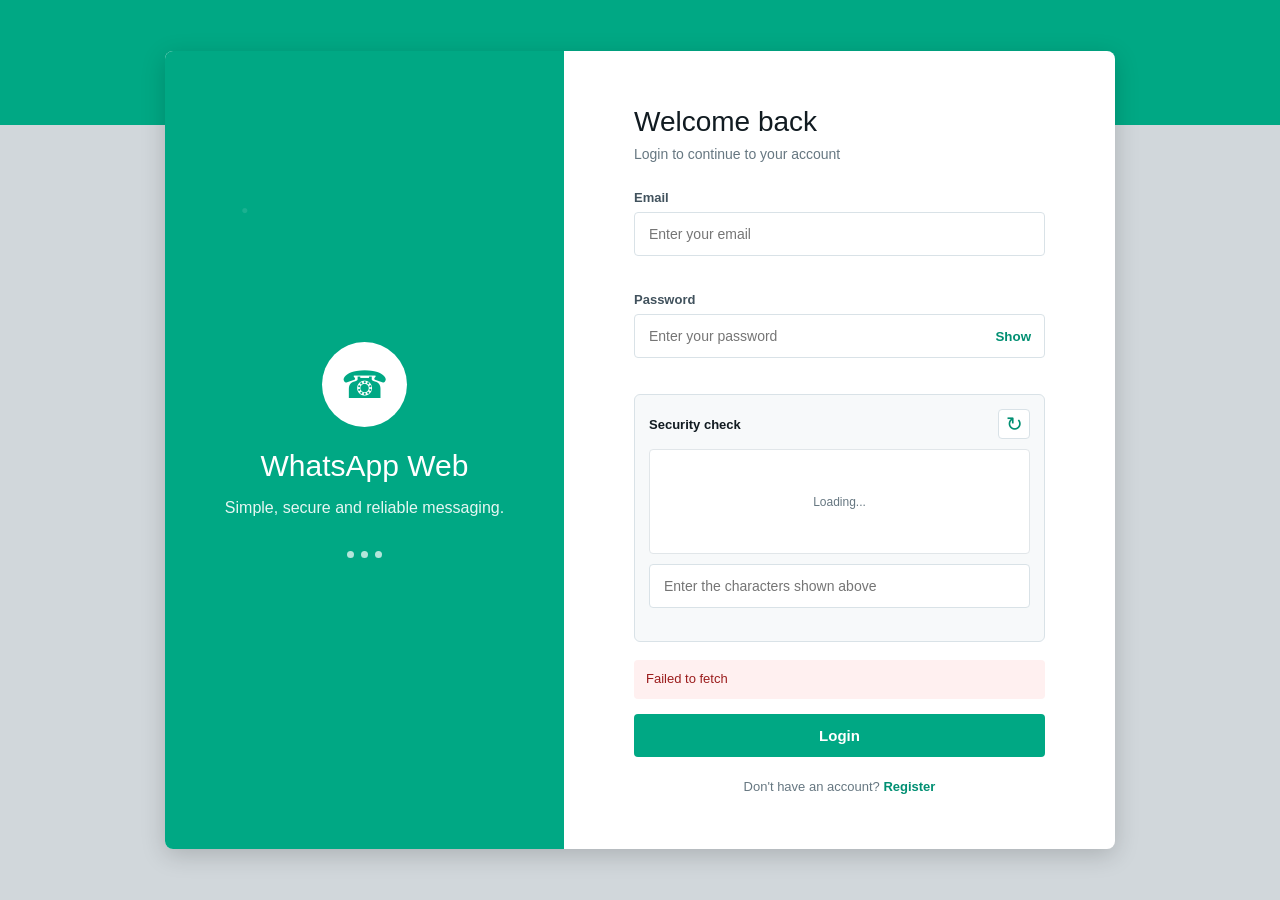
==== src/main/resources/templates/login.html @ af328ac7 "All Templates Added and Modified" ====
<!DOCTYPE html>
<html lang="en">
<head>

    <meta charset="UTF-8">

    <meta
            name="viewport"
            content="width=device-width, initial-scale=1.0"
    >

    <title>WhatsApp Web - Login</title>


    <!-- ======================================================
         CSS
         ====================================================== -->

    <style>

        * {
            box-sizing: border-box;
        }

        :root {
            --whatsapp-green: #00a884;
            --whatsapp-dark-green: #008f72;
            --whatsapp-dark: #111b21;
            --whatsapp-text: #3b4a54;
            --whatsapp-muted: #667781;
            --border: #d9e2e7;
            --background: #d1d7db;
            --danger: #d93025;
            --white: #ffffff;
        }

        html,
        body {
            margin: 0;
            min-height: 100%;
            font-family: "Segoe UI", Arial, Helvetica, sans-serif;
        }

        body {
            min-height: 100vh;
            background: var(--background);
        }


        /* ======================================================
           PAGE
           ====================================================== */

        .page {
            min-height: 100vh;

            display: flex;
            align-items: center;
            justify-content: center;

            padding: 30px 18px;

            background:
                    linear-gradient(
                            to bottom,
                            #00a884 0,
                            #00a884 125px,
                            #d1d7db 125px,
                            #d1d7db 100%
                    );
        }


        /* ======================================================
           MAIN CONTAINER
           ====================================================== */

        .auth-container {
            width: 950px;
            min-height: 610px;

            display: grid;
            grid-template-columns: 42% 58%;

            background: white;

            border-radius: 8px;

            overflow: hidden;

            box-shadow:
                    0 6px 24px rgba(0, 0, 0, 0.18);
        }


        /* ======================================================
           LEFT PANEL
           ====================================================== */

        .brand-panel {
            display: flex;
            flex-direction: column;

            align-items: center;
            justify-content: center;

            text-align: center;

            padding: 50px;

            color: white;

            background:
                    radial-gradient(
                            circle at 20% 20%,
                            rgba(255,255,255,.10) 0 2px,
                            transparent 3px
                    ),
                    #00a884;
        }


        .whatsapp-logo {
            width: 85px;
            height: 85px;

            border-radius: 50%;

            display: flex;
            align-items: center;
            justify-content: center;

            background: white;

            color: var(--whatsapp-green);

            font-size: 38px;

            margin-bottom: 22px;
        }


        .brand-panel h1 {
            margin: 0 0 12px;

            font-size: 30px;

            font-weight: 400;
        }


        .brand-panel p {
            margin: 0;

            max-width: 280px;

            line-height: 1.6;

            color: rgba(255,255,255,.9);
        }


        .dots {
            display: flex;

            gap: 7px;

            margin-top: 30px;
        }


        .dots span {
            width: 7px;
            height: 7px;

            border-radius: 50%;

            background: rgba(255,255,255,.7);
        }


        /* ======================================================
           LOGIN PANEL
           ====================================================== */

        .login-panel {
            padding: 55px 70px;

            display: flex;
            flex-direction: column;

            justify-content: center;
        }


        .mobile-brand {
            display: none;
        }


        /* ======================================================
           HEADING
           ====================================================== */

        .heading {
            margin-bottom: 28px;
        }


        .heading h2 {
            margin: 0 0 8px;

            color: var(--whatsapp-dark);

            font-size: 28px;

            font-weight: 400;
        }


        .heading p {
            margin: 0;

            color: var(--whatsapp-muted);

            font-size: 14px;
        }


        /* ======================================================
           FORM
           ====================================================== */

        .form-group {
            margin-bottom: 17px;
        }


        .form-group label {
            display: block;

            margin-bottom: 7px;

            color: #41525d;

            font-size: 13px;

            font-weight: 600;
        }


        .form-group input,
        .captcha-container input {
            width: 100%;

            padding: 13px 14px;

            border: 1px solid var(--border);

            border-radius: 4px;

            outline: none;

            color: var(--whatsapp-dark);

            font-size: 14px;

            transition:
                    border-color .15s,
                    box-shadow .15s;
        }


        .form-group input:focus,
        .captcha-container input:focus {
            border-color: var(--whatsapp-green);

            box-shadow:
                    0 0 0 2px rgba(0,168,132,.10);
        }


        /* ======================================================
           PASSWORD
           ====================================================== */

        .password-container {
            position: relative;
        }


        .password-container input {
            padding-right: 65px;
        }


        .password-container button {
            position: absolute;

            right: 8px;
            top: 50%;

            transform: translateY(-50%);

            border: none;

            background: transparent;

            color: var(--whatsapp-dark-green);

            cursor: pointer;

            font-weight: 600;
        }


        /* ======================================================
           ERROR
           ====================================================== */

        .form-group small,
        .captcha-container small {
            display: block;

            min-height: 15px;

            margin-top: 4px;

            color: var(--danger);

            font-size: 11px;
        }


        /* ======================================================
           CAPTCHA
           ====================================================== */

        .captcha-container {
            padding: 14px;

            margin: 5px 0 18px;

            border: 1px solid var(--border);

            border-radius: 6px;

            background: #f7f9fa;
        }


        .captcha-header {
            display: flex;

            justify-content: space-between;

            align-items: center;

            margin-bottom: 10px;

            color: var(--whatsapp-dark);

            font-size: 13px;

            font-weight: 600;
        }


        #refreshCaptcha {
            width: 32px;
            height: 30px;

            border: 1px solid var(--border);

            border-radius: 4px;

            background: white;

            color: var(--whatsapp-dark-green);

            font-size: 20px;

            cursor: pointer;
        }


        #refreshCaptcha:hover {
            background: #eef8f5;
        }


        .captcha-image-container {
            position: relative;

            min-height: 105px;

            margin-bottom: 10px;

            display: flex;

            align-items: center;
            justify-content: center;

            overflow: hidden;

            border: 1px solid #e1e6e9;

            border-radius: 4px;

            background: white;
        }


        .captcha-image-container img {
            max-width: 100%;

            height: 105px;

            object-fit: contain;
        }


        #captchaLoading {
            position: absolute;

            color: var(--whatsapp-muted);

            font-size: 12px;
        }


        /* ======================================================
           MESSAGE
           ====================================================== */

        .message {
            display: none;

            margin-bottom: 15px;

            padding: 10px 12px;

            border-radius: 4px;

            font-size: 13px;

            line-height: 1.4;
        }


        .message-success {
            display: block;

            color: #075e54;

            background: #e7f8f4;
        }


        .message-error {
            display: block;

            color: #9b1c1c;

            background: #fff0f0;
        }


        /* ======================================================
           BUTTON
           ====================================================== */

        .login-button {
            width: 100%;

            padding: 13px 16px;

            border: none;

            border-radius: 4px;

            background: var(--whatsapp-green);

            color: white;

            font-size: 15px;

            font-weight: 600;

            cursor: pointer;
        }


        .login-button:hover {
            background: var(--whatsapp-dark-green);
        }


        .login-button:disabled {
            opacity: .7;

            cursor: not-allowed;
        }


        /* ======================================================
           SPINNER
           ====================================================== */

        .spinner {
            display: none;

            width: 16px;
            height: 16px;

            margin-left: 7px;

            vertical-align: -3px;

            border: 2px solid rgba(255,255,255,.45);

            border-top-color: white;

            border-radius: 50%;

            animation: spin .7s linear infinite;
        }


        .login-button.loading .spinner {
            display: inline-block;
        }


        @keyframes spin {

            to {
                transform: rotate(360deg);
            }

        }


        /* ======================================================
           REGISTER LINK
           ====================================================== */

        .switch-account {
            margin-top: 22px;

            text-align: center;

            color: var(--whatsapp-muted);

            font-size: 13px;
        }


        .switch-account a {
            color: var(--whatsapp-dark-green);

            font-weight: 600;

            text-decoration: none;
        }


        .switch-account a:hover {
            text-decoration: underline;
        }


        /* ======================================================
           MOBILE
           ====================================================== */

        @media (max-width: 760px) {

            .page {
                padding: 0;

                background: #f0f2f5;

                align-items: stretch;
            }


            .auth-container {
                width: 100%;

                min-height: 100vh;

                display: block;

                border-radius: 0;

                box-shadow: none;
            }


            .brand-panel {
                display: none;
            }


            .login-panel {
                min-height: 100vh;

                padding: 35px 24px;

                justify-content: flex-start;
            }


            .mobile-brand {
                display: flex;

                align-items: center;
                justify-content: center;

                gap: 10px;

                margin-bottom: 40px;

                color: var(--whatsapp-dark);

                font-size: 22px;
            }


            .mobile-logo {
                width: 42px;
                height: 42px;

                display: flex;

                align-items: center;
                justify-content: center;

                border-radius: 50%;

                background: var(--whatsapp-green);

                color: white;

                font-size: 20px;
            }

        }

    </style>

</head>


<body>

<div class="page">

    <div class="auth-container">


        <!-- ==================================================
             LEFT WHATSAPP PANEL
             ================================================== -->

        <section class="brand-panel">

            <div class="whatsapp-logo">
                <span>☎</span>
            </div>

            <h1>
                WhatsApp Web
            </h1>

            <p>
                Simple, secure and reliable messaging.
            </p>

            <div class="dots">

                <span></span>
                <span></span>
                <span></span>

            </div>

        </section>


        <!-- ==================================================
             LOGIN PANEL
             ================================================== -->

        <section class="login-panel">


            <div class="mobile-brand">

                <div class="mobile-logo">
                    ☎
                </div>

                <span>
                    WhatsApp
                </span>

            </div>


            <div class="heading">

                <h2>
                    Welcome back
                </h2>

                <p>
                    Login to continue to your account
                </p>

            </div>


            <!-- ==================================================
                 LOGIN FORM
                 ================================================== -->

            <form id="loginForm">


                <!-- EMAIL -->

                <div class="form-group">

                    <label for="email">
                        Email
                    </label>

                    <input
                            type="email"
                            id="email"
                            placeholder="Enter your email"
                            autocomplete="email"
                            required
                    >

                    <small id="emailError"></small>

                </div>


                <!-- PASSWORD -->

                <div class="form-group">

                    <label for="password">
                        Password
                    </label>

                    <div class="password-container">

                        <input
                                type="password"
                                id="password"
                                placeholder="Enter your password"
                                autocomplete="current-password"
                                required
                        >

                        <button
                                type="button"
                                id="togglePassword"
                        >
                            Show
                        </button>

                    </div>

                    <small id="passwordError"></small>

                </div>


                <!-- CAPTCHA -->

                <div class="captcha-container">

                    <div class="captcha-header">

                        <span>
                            Security check
                        </span>

                        <button
                                type="button"
                                id="refreshCaptcha"
                        >
                            ↻
                        </button>

                    </div>


                    <div class="captcha-image-container">

                        <img
                                id="captchaImage"
                                alt="CAPTCHA"
                        >

                        <span id="captchaLoading">
                            Loading...
                        </span>

                    </div>


                    <input
                            type="text"
                            id="captchaAnswer"
                            placeholder="Enter the characters shown above"
                            autocomplete="off"
                            required
                    >


                    <input
                            type="hidden"
                            id="captchaId"
                    >


                    <small id="captchaError"></small>

                </div>


                <!-- MESSAGE -->

                <div
                        id="message"
                        class="message"
                ></div>


                <!-- LOGIN BUTTON -->

                <button
                        type="submit"
                        id="loginButton"
                        class="login-button"
                >

                    <span id="buttonText">
                        Login
                    </span>

                    <span
                            id="spinner"
                            class="spinner"
                    ></span>

                </button>

            </form>


            <!-- REGISTER -->

            <div class="switch-account">

                Don't have an account?

                <a href="register.html">
                    Register
                </a>

            </div>


        </section>

    </div>

</div>


<!-- ==========================================================
     JAVASCRIPT
     ========================================================== -->

<script>

    const API_BASE_URL =
        "http://localhost:8080";


    // ======================================================
    // ELEMENTS
    // ======================================================

    const loginForm =
        document.getElementById("loginForm");

    const emailInput =
        document.getElementById("email");

    const passwordInput =
        document.getElementById("password");

    const captchaImage =
        document.getElementById("captchaImage");

    const captchaAnswerInput =
        document.getElementById("captchaAnswer");

    const captchaIdInput =
        document.getElementById("captchaId");

    const refreshCaptchaButton =
        document.getElementById("refreshCaptcha");

    const togglePasswordButton =
        document.getElementById("togglePassword");

    const loginButton =
        document.getElementById("loginButton");

    const buttonText =
        document.getElementById("buttonText");

    const spinner =
        document.getElementById("spinner");

    const message =
        document.getElementById("message");

    const captchaLoading =
        document.getElementById("captchaLoading");


    // ======================================================
    // CAPTCHA ID
    // ======================================================

    let captchaId = null;


    // ======================================================
    // PAGE LOAD
    // ======================================================

    document.addEventListener(
        "DOMContentLoaded",
        () => {

            generateCaptcha();

        }
    );


    // ======================================================
    // PASSWORD SHOW / HIDE
    // ======================================================

    togglePasswordButton.addEventListener(
        "click",
        () => {

            if (passwordInput.type === "password") {

                passwordInput.type = "text";

                togglePasswordButton.textContent =
                    "Hide";

            } else {

                passwordInput.type = "password";

                togglePasswordButton.textContent =
                    "Show";

            }

        }
    );


    // ======================================================
    // GENERATE CAPTCHA
    // ======================================================

    async function generateCaptcha() {

        try {

            captchaLoading.style.display =
                "block";

            captchaImage.style.display =
                "none";


            const response =
                await fetch(
                    `${API_BASE_URL}/generateImageCaptcha`,
                    {
                        method: "GET"
                    }
                );


            if (!response.ok) {

                throw new Error(
                    "Unable to generate CAPTCHA."
                );

            }


            const data =
                await response.json();


            console.log(
                "CAPTCHA Response:",
                data
            );


            captchaId =
                data.captchaId;


            captchaIdInput.value =
                captchaId;


            captchaImage.src =
                data.captchaImage;


            captchaImage.onload =
                () => {

                    captchaLoading.style.display =
                        "none";

                    captchaImage.style.display =
                        "block";

                };


            captchaAnswerInput.value =
                "";


        } catch (error) {

            console.error(
                "CAPTCHA Error:",
                error
            );


            showMessage(
                error.message,
                false
            );

        }

    }


    // ======================================================
    // REFRESH CAPTCHA
    // ======================================================

    refreshCaptchaButton.addEventListener(
        "click",
        () => {

            generateCaptcha();

        }
    );


    // ======================================================
    // LOGIN
    // ======================================================

    loginForm.addEventListener(
        "submit",
        async (event) => {

            event.preventDefault();


            // ----------------------------------------------
            // CLEAR PREVIOUS ERRORS
            // ----------------------------------------------

            clearErrors();


            const email =
                emailInput.value.trim();

            const password =
                passwordInput.value;

            const captchaAnswer =
                captchaAnswerInput.value.trim();


            // ----------------------------------------------
            // VALIDATION
            // ----------------------------------------------

            if (!email) {

                showFieldError(
                    "emailError",
                    "Please enter your email."
                );

                return;

            }


            if (!password) {

                showFieldError(
                    "passwordError",
                    "Please enter your password."
                );

                return;

            }


            if (!captchaAnswer) {

                showFieldError(
                    "captchaError",
                    "Please enter the CAPTCHA."
                );

                return;

            }


            if (!captchaId) {

                showMessage(
                    "CAPTCHA is not available. Please refresh the CAPTCHA.",
                    false
                );

                return;

            }


            // ----------------------------------------------
            // START LOADING
            // ----------------------------------------------

            setLoading(true);


            try {


                // ==========================================
                // LOGIN REQUEST
                // ==========================================

                const response =
                    await fetch(
                        `${API_BASE_URL}/auth/login`,
                        {
                            method: "POST",

                            headers: {
                                "Content-Type":
                                    "application/json"
                            },

                            body: JSON.stringify({

                                email:
                                email,

                                password:
                                password,

                                captchaId:
                                captchaId,

                                captchaAnswer:
                                captchaAnswer

                            })

                        }
                    );


                const responseText =
                    await response.text();


                console.log(
                    "Login HTTP Status:",
                    response.status
                );


                console.log(
                    "Login Response:",
                    responseText
                );


                // ==========================================
                // LOGIN FAILED
                // ==========================================

                if (!response.ok) {

                    let errorMessage =
                        "Login failed.";


                    try {

                        const errorData =
                            JSON.parse(
                                responseText
                            );


                        errorMessage =
                            errorData.message ||
                            errorMessage;


                    } catch {

                        if (responseText) {

                            errorMessage =
                                responseText;

                        }

                    }


                    throw new Error(
                        errorMessage
                    );

                }


                // ==========================================
                // LOGIN SUCCESS
                // ==========================================

                const data =
                    JSON.parse(
                        responseText
                    );


                console.log(
                    "Login Successful:",
                    data
                );


                // ==========================================
                // SAVE TOKENS
                // ==========================================

                localStorage.setItem(
                    "accessToken",
                    data.accessToken
                );


                localStorage.setItem(
                    "refreshToken",
                    data.refreshToken
                );


                // ==========================================
                // SAVE USER INFORMATION
                // ==========================================

                localStorage.setItem(
                    "userId",
                    data.userId
                );


                localStorage.setItem(
                    "userName",
                    data.name
                );


                localStorage.setItem(
                    "userEmail",
                    data.email
                );


                localStorage.setItem(
                    "userContact",
                    data.contact
                );


                localStorage.setItem(
                    "userRole",
                    data.role
                );


                localStorage.setItem(
                    "userStatus",
                    data.userStatus
                );


                // ==========================================
                // SUCCESS MESSAGE
                // ==========================================

                showMessage(
                    data.message ||
                    "Login Successful",
                    true
                );


                // ==========================================
                // REDIRECT
                // ==========================================

                setTimeout(
                    () => {

                        window.location.href =
                            "/templates/groupchat.html";

                    },
                    500
                );


            } catch (error) {

                console.error(
                    "Login Error:",
                    error
                );


                showMessage(
                    error.message ||
                    "Login failed.",
                    false
                );


                // CAPTCHA is single-use,
                // so generate a new one.

                await generateCaptcha();


            } finally {

                setLoading(false);

            }

        }
    );


    // ======================================================
    // LOADING
    // ======================================================

    function setLoading(
        loading
    ) {

        loginButton.disabled =
            loading;


        if (loading) {

            buttonText.textContent =
                "Logging in...";


            spinner.style.display =
                "inline-block";


        } else {

            buttonText.textContent =
                "Login";


            spinner.style.display =
                "none";

        }

    }


    // ======================================================
    // FIELD ERROR
    // ======================================================

    function showFieldError(
        elementId,
        text
    ) {

        const element =
            document.getElementById(
                elementId
            );


        if (element) {

            element.textContent =
                text;

        }

    }


    // ======================================================
    // CLEAR ERRORS
    // ======================================================

    function clearErrors() {

        document.getElementById(
            "emailError"
        ).textContent = "";


        document.getElementById(
            "passwordError"
        ).textContent = "";


        document.getElementById(
            "captchaError"
        ).textContent = "";


        message.textContent = "";

        message.className = "message";

    }


    // ======================================================
    // MESSAGE
    // ======================================================

    function showMessage(
        text,
        success
    ) {

        message.textContent =
            text;


        message.className =
            "message";


        if (success) {

            message.classList.add(
                "message-success"
            );

        } else {

            message.classList.add(
                "message-error"
            );

        }

    }

</script>

</body>
</html>
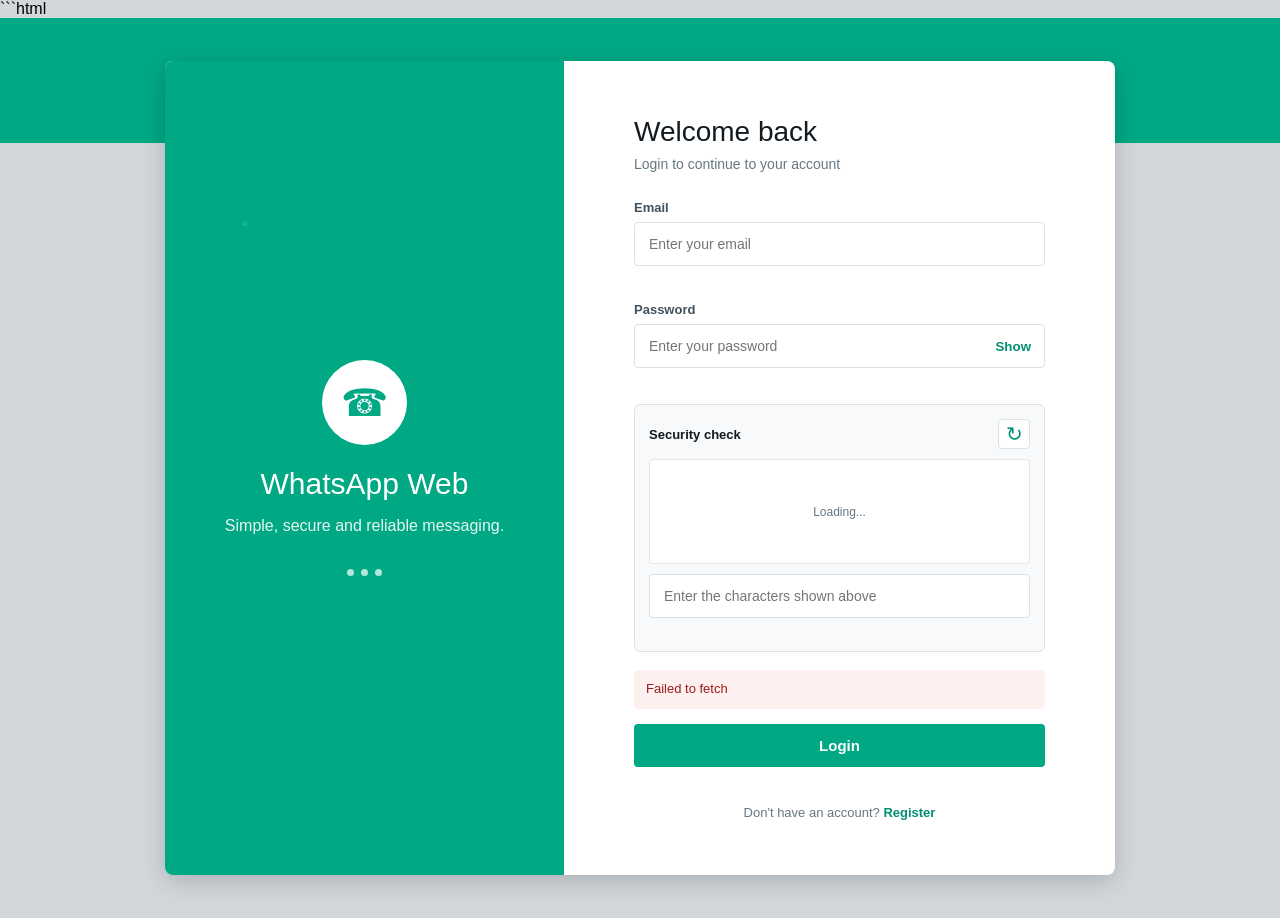
==== commit c0d06933: "Login.html Modified" ====
--- a/src/main/resources/templates/login.html
+++ b/src/main/resources/templates/login.html
@@ -1,27 +1,17 @@
+```html
 <!DOCTYPE html>
 <html lang="en">
 <head>
-
     <meta charset="UTF-8">
-
-    <meta
-            name="viewport"
-            content="width=device-width, initial-scale=1.0"
-    >
-
+    <meta name="viewport" content="width=device-width, initial-scale=1.0">
     <title>WhatsApp Web - Login</title>
-
-
     <!-- ======================================================
          CSS
          ====================================================== -->
-
     <style>
-
         * {
             box-sizing: border-box;
         }
-
         :root {
             --whatsapp-green: #00a884;
             --whatsapp-dark-green: #008f72;
@@ -33,33 +23,25 @@
             --danger: #d93025;
             --white: #ffffff;
         }
-
         html,
         body {
             margin: 0;
             min-height: 100%;
             font-family: "Segoe UI", Arial, Helvetica, sans-serif;
         }
-
         body {
             min-height: 100vh;
             background: var(--background);
         }
-
-
         /* ======================================================
            PAGE
            ====================================================== */
-
         .page {
             min-height: 100vh;
-
             display: flex;
             align-items: center;
             justify-content: center;
-
             padding: 30px 18px;
-
             background:
                     linear-gradient(
                             to bottom,
@@ -69,47 +51,31 @@
                             #d1d7db 100%
                     );
         }
-
-
         /* ======================================================
            MAIN CONTAINER
            ====================================================== */
-
         .auth-container {
             width: 950px;
             min-height: 610px;
-
             display: grid;
             grid-template-columns: 42% 58%;
-
             background: white;
-
             border-radius: 8px;
-
             overflow: hidden;
-
             box-shadow:
                     0 6px 24px rgba(0, 0, 0, 0.18);
         }
-
-
         /* ======================================================
            LEFT PANEL
            ====================================================== */
-
         .brand-panel {
             display: flex;
             flex-direction: column;
-
             align-items: center;
             justify-content: center;
-
             text-align: center;
-
             padding: 50px;
-
             color: white;
-
             background:
                     radial-gradient(
                             circle at 20% 20%,
@@ -118,625 +84,365 @@
                     ),
                     #00a884;
         }
-
-
         .whatsapp-logo {
             width: 85px;
             height: 85px;
-
             border-radius: 50%;
-
             display: flex;
             align-items: center;
             justify-content: center;
-
             background: white;
-
             color: var(--whatsapp-green);
-
             font-size: 38px;
-
             margin-bottom: 22px;
         }
-
-
         .brand-panel h1 {
             margin: 0 0 12px;
-
             font-size: 30px;
-
             font-weight: 400;
         }
-
-
         .brand-panel p {
             margin: 0;
-
             max-width: 280px;
-
             line-height: 1.6;
-
             color: rgba(255,255,255,.9);
         }
-
-
         .dots {
             display: flex;
-
             gap: 7px;
-
             margin-top: 30px;
         }
-
-
         .dots span {
             width: 7px;
             height: 7px;
-
             border-radius: 50%;
-
             background: rgba(255,255,255,.7);
         }
-
-
         /* ======================================================
            LOGIN PANEL
            ====================================================== */
-
         .login-panel {
             padding: 55px 70px;
-
             display: flex;
             flex-direction: column;
-
             justify-content: center;
         }
-
-
         .mobile-brand {
             display: none;
         }
-
-
         /* ======================================================
            HEADING
            ====================================================== */
-
         .heading {
             margin-bottom: 28px;
         }
-
-
         .heading h2 {
             margin: 0 0 8px;
-
             color: var(--whatsapp-dark);
-
             font-size: 28px;
-
             font-weight: 400;
         }
-
-
         .heading p {
             margin: 0;
-
             color: var(--whatsapp-muted);
-
             font-size: 14px;
         }
-
-
         /* ======================================================
            FORM
            ====================================================== */
-
         .form-group {
             margin-bottom: 17px;
         }
-
-
         .form-group label {
             display: block;
-
             margin-bottom: 7px;
-
             color: #41525d;
-
             font-size: 13px;
-
             font-weight: 600;
         }
-
-
         .form-group input,
         .captcha-container input {
             width: 100%;
-
             padding: 13px 14px;
-
             border: 1px solid var(--border);
-
             border-radius: 4px;
-
             outline: none;
-
             color: var(--whatsapp-dark);
-
             font-size: 14px;
-
             transition:
                     border-color .15s,
                     box-shadow .15s;
         }
-
-
         .form-group input:focus,
         .captcha-container input:focus {
             border-color: var(--whatsapp-green);
-
             box-shadow:
                     0 0 0 2px rgba(0,168,132,.10);
         }
-
-
         /* ======================================================
            PASSWORD
            ====================================================== */
-
         .password-container {
             position: relative;
         }
-
-
         .password-container input {
             padding-right: 65px;
         }
-
-
         .password-container button {
             position: absolute;
-
             right: 8px;
             top: 50%;
-
             transform: translateY(-50%);
-
             border: none;
-
             background: transparent;
-
             color: var(--whatsapp-dark-green);
-
             cursor: pointer;
-
             font-weight: 600;
         }
-
-
         /* ======================================================
            ERROR
            ====================================================== */
-
         .form-group small,
         .captcha-container small {
             display: block;
-
             min-height: 15px;
-
             margin-top: 4px;
-
             color: var(--danger);
-
             font-size: 11px;
         }
-
-
         /* ======================================================
            CAPTCHA
            ====================================================== */
-
         .captcha-container {
             padding: 14px;
-
             margin: 5px 0 18px;
-
             border: 1px solid var(--border);
-
             border-radius: 6px;
-
             background: #f7f9fa;
         }
-
-
         .captcha-header {
             display: flex;
-
             justify-content: space-between;
-
             align-items: center;
-
             margin-bottom: 10px;
-
             color: var(--whatsapp-dark);
-
             font-size: 13px;
-
             font-weight: 600;
         }
-
-
         #refreshCaptcha {
             width: 32px;
             height: 30px;
-
             border: 1px solid var(--border);
-
             border-radius: 4px;
-
             background: white;
-
             color: var(--whatsapp-dark-green);
-
             font-size: 20px;
-
             cursor: pointer;
         }
-
-
         #refreshCaptcha:hover {
             background: #eef8f5;
         }
-
-
         .captcha-image-container {
             position: relative;
-
             min-height: 105px;
-
             margin-bottom: 10px;
-
             display: flex;
-
             align-items: center;
             justify-content: center;
-
             overflow: hidden;
-
             border: 1px solid #e1e6e9;
-
             border-radius: 4px;
-
             background: white;
         }
-
-
         .captcha-image-container img {
             max-width: 100%;
-
             height: 105px;
-
             object-fit: contain;
         }
-
-
         #captchaLoading {
             position: absolute;
-
             color: var(--whatsapp-muted);
-
             font-size: 12px;
         }
-
-
         /* ======================================================
            MESSAGE
            ====================================================== */
-
         .message {
             display: none;
-
             margin-bottom: 15px;
-
             padding: 10px 12px;
-
             border-radius: 4px;
-
             font-size: 13px;
-
             line-height: 1.4;
         }
-
-
         .message-success {
             display: block;
-
             color: #075e54;
-
             background: #e7f8f4;
         }
-
-
         .message-error {
             display: block;
-
             color: #9b1c1c;
-
             background: #fff0f0;
         }
-
-
         /* ======================================================
            BUTTON
            ====================================================== */
-
         .login-button {
             width: 100%;
-
             padding: 13px 16px;
-
             border: none;
-
             border-radius: 4px;
-
             background: var(--whatsapp-green);
-
             color: white;
-
             font-size: 15px;
-
             font-weight: 600;
-
             cursor: pointer;
         }
-
-
         .login-button:hover {
             background: var(--whatsapp-dark-green);
         }
-
-
         .login-button:disabled {
             opacity: .7;
-
             cursor: not-allowed;
         }
-
-
         /* ======================================================
            SPINNER
            ====================================================== */
-
         .spinner {
             display: none;
-
             width: 16px;
             height: 16px;
-
             margin-left: 7px;
-
             vertical-align: -3px;
-
             border: 2px solid rgba(255,255,255,.45);
-
             border-top-color: white;
-
             border-radius: 50%;
-
             animation: spin .7s linear infinite;
         }
-
-
         .login-button.loading .spinner {
             display: inline-block;
         }
-
-
         @keyframes spin {
-
             to {
                 transform: rotate(360deg);
             }
-
-        }
-
-
+        }
         /* ======================================================
            REGISTER LINK
            ====================================================== */
-
         .switch-account {
             margin-top: 22px;
-
             text-align: center;
-
             color: var(--whatsapp-muted);
-
             font-size: 13px;
         }
-
-
         .switch-account a {
             color: var(--whatsapp-dark-green);
-
             font-weight: 600;
-
             text-decoration: none;
         }
-
-
         .switch-account a:hover {
             text-decoration: underline;
         }
-
-
         /* ======================================================
            MOBILE
            ====================================================== */
-
         @media (max-width: 760px) {
-
             .page {
                 padding: 0;
-
                 background: #f0f2f5;
-
                 align-items: stretch;
             }
-
-
             .auth-container {
                 width: 100%;
-
                 min-height: 100vh;
-
                 display: block;
-
                 border-radius: 0;
-
                 box-shadow: none;
             }
-
-
             .brand-panel {
                 display: none;
             }
-
-
             .login-panel {
                 min-height: 100vh;
-
                 padding: 35px 24px;
-
                 justify-content: flex-start;
             }
-
-
             .mobile-brand {
                 display: flex;
-
                 align-items: center;
                 justify-content: center;
-
                 gap: 10px;
-
                 margin-bottom: 40px;
-
                 color: var(--whatsapp-dark);
-
                 font-size: 22px;
             }
-
-
             .mobile-logo {
                 width: 42px;
                 height: 42px;
-
                 display: flex;
-
                 align-items: center;
                 justify-content: center;
-
                 border-radius: 50%;
-
                 background: var(--whatsapp-green);
-
                 color: white;
-
                 font-size: 20px;
             }
-
-        }
-
+        }
     </style>
-
 </head>
-
-
 <body>
-
 <div class="page">
-
     <div class="auth-container">
-
-
         <!-- ==================================================
              LEFT WHATSAPP PANEL
              ================================================== -->
-
         <section class="brand-panel">
-
             <div class="whatsapp-logo">
                 <span>☎</span>
             </div>
-
             <h1>
                 WhatsApp Web
             </h1>
-
             <p>
                 Simple, secure and reliable messaging.
             </p>
-
             <div class="dots">
-
                 <span></span>
                 <span></span>
                 <span></span>
-
             </div>
-
         </section>
-
-
         <!-- ==================================================
              LOGIN PANEL
              ================================================== -->
-
         <section class="login-panel">
-
-
             <div class="mobile-brand">
-
                 <div class="mobile-logo">
                     ☎
                 </div>
-
                 <span>
                     WhatsApp
                 </span>
-
             </div>
-
-
             <div class="heading">
-
                 <h2>
                     Welcome back
                 </h2>
-
                 <p>
                     Login to continue to your account
                 </p>
-
             </div>
-
-
             <!-- ==================================================
                  LOGIN FORM
                  ================================================== -->
-
             <form id="loginForm">
-
-
                 <!-- EMAIL -->
-
                 <div class="form-group">
-
                     <label for="email">
                         Email
                     </label>
-
                     <input
                             type="email"
                             id="email"
@@ -744,22 +450,14 @@
                             autocomplete="email"
                             required
                     >
-
                     <small id="emailError"></small>
-
                 </div>
-
-
                 <!-- PASSWORD -->
-
                 <div class="form-group">
-
                     <label for="password">
                         Password
                     </label>
-
                     <div class="password-container">
-
                         <input
                                 type="password"
                                 id="password"
@@ -767,55 +465,37 @@
                                 autocomplete="current-password"
                                 required
                         >
-
                         <button
                                 type="button"
                                 id="togglePassword"
                         >
                             Show
                         </button>
-
                     </div>
-
                     <small id="passwordError"></small>
-
                 </div>
-
-
                 <!-- CAPTCHA -->
-
                 <div class="captcha-container">
-
                     <div class="captcha-header">
-
                         <span>
                             Security check
                         </span>
-
                         <button
                                 type="button"
                                 id="refreshCaptcha"
                         >
                             ↻
                         </button>
-
                     </div>
-
-
                     <div class="captcha-image-container">
-
                         <img
                                 id="captchaImage"
                                 alt="CAPTCHA"
                         >
-
                         <span id="captchaLoading">
                             Loading...
                         </span>
-
                     </div>
-
-
                     <input
                             type="text"
                             id="captchaAnswer"
@@ -823,187 +503,116 @@
                             autocomplete="off"
                             required
                     >
-
-
                     <input
                             type="hidden"
                             id="captchaId"
                     >
-
-
                     <small id="captchaError"></small>
-
                 </div>
-
-
                 <!-- MESSAGE -->
-
                 <div
                         id="message"
                         class="message"
                 ></div>
-
-
                 <!-- LOGIN BUTTON -->
-
                 <button
                         type="submit"
                         id="loginButton"
                         class="login-button"
                 >
-
                     <span id="buttonText">
                         Login
                     </span>
-
                     <span
                             id="spinner"
                             class="spinner"
                     ></span>
-
                 </button>
-
             </form>
-
-
             <!-- REGISTER -->
-
             <div class="switch-account">
-
                 Don't have an account?
-
                 <a href="register.html">
                     Register
                 </a>
-
             </div>
-
-
         </section>
-
     </div>
-
 </div>
-
-
 <!-- ==========================================================
      JAVASCRIPT
      ========================================================== -->
-
 <script>
-
     const API_BASE_URL =
         "http://localhost:8080";
-
-
     // ======================================================
     // ELEMENTS
     // ======================================================
-
     const loginForm =
         document.getElementById("loginForm");
-
     const emailInput =
         document.getElementById("email");
-
     const passwordInput =
         document.getElementById("password");
-
     const captchaImage =
         document.getElementById("captchaImage");
-
     const captchaAnswerInput =
         document.getElementById("captchaAnswer");
-
     const captchaIdInput =
         document.getElementById("captchaId");
-
     const refreshCaptchaButton =
         document.getElementById("refreshCaptcha");
-
     const togglePasswordButton =
         document.getElementById("togglePassword");
-
     const loginButton =
         document.getElementById("loginButton");
-
     const buttonText =
         document.getElementById("buttonText");
-
     const spinner =
         document.getElementById("spinner");
-
     const message =
         document.getElementById("message");
-
     const captchaLoading =
         document.getElementById("captchaLoading");
-
-
     // ======================================================
     // CAPTCHA ID
     // ======================================================
-
     let captchaId = null;
-
-
     // ======================================================
     // PAGE LOAD
     // ======================================================
-
     document.addEventListener(
         "DOMContentLoaded",
         () => {
-
             generateCaptcha();
-
         }
     );
-
-
     // ======================================================
     // PASSWORD SHOW / HIDE
     // ======================================================
-
     togglePasswordButton.addEventListener(
         "click",
         () => {
-
             if (passwordInput.type === "password") {
-
                 passwordInput.type = "text";
-
                 togglePasswordButton.textContent =
                     "Hide";
-
             } else {
-
                 passwordInput.type = "password";
-
                 togglePasswordButton.textContent =
                     "Show";
-
-            }
-
+            }
         }
     );
-
-
     // ======================================================
     // GENERATE CAPTCHA
     // ======================================================
-
     async function generateCaptcha() {
-
         try {
-
             captchaLoading.style.display =
                 "block";
-
             captchaImage.style.display =
                 "none";
-
-
             const response =
                 await fetch(
                     `${API_BASE_URL}/generateImageCaptcha`,
@@ -1011,522 +620,322 @@
                         method: "GET"
                     }
                 );
-
-
             if (!response.ok) {
-
                 throw new Error(
                     "Unable to generate CAPTCHA."
                 );
-
-            }
-
-
+            }
             const data =
                 await response.json();
-
-
             console.log(
                 "CAPTCHA Response:",
                 data
             );
-
-
             captchaId =
                 data.captchaId;
-
-
             captchaIdInput.value =
                 captchaId;
-
-
             captchaImage.src =
                 data.captchaImage;
-
-
             captchaImage.onload =
                 () => {
-
                     captchaLoading.style.display =
                         "none";
-
                     captchaImage.style.display =
                         "block";
-
                 };
-
-
             captchaAnswerInput.value =
                 "";
-
-
         } catch (error) {
-
             console.error(
                 "CAPTCHA Error:",
                 error
             );
-
-
             showMessage(
                 error.message,
                 false
             );
-
-        }
-
+        }
     }
-
-
     // ======================================================
     // REFRESH CAPTCHA
     // ======================================================
-
     refreshCaptchaButton.addEventListener(
         "click",
         () => {
-
             generateCaptcha();
-
         }
     );
-
-
     // ======================================================
     // LOGIN
     // ======================================================
-
     loginForm.addEventListener(
         "submit",
         async (event) => {
-
             event.preventDefault();
-
-
             // ----------------------------------------------
             // CLEAR PREVIOUS ERRORS
             // ----------------------------------------------
-
             clearErrors();
-
-
             const email =
                 emailInput.value.trim();
-
             const password =
                 passwordInput.value;
-
             const captchaAnswer =
                 captchaAnswerInput.value.trim();
-
-
             // ----------------------------------------------
             // VALIDATION
             // ----------------------------------------------
-
             if (!email) {
-
                 showFieldError(
                     "emailError",
                     "Please enter your email."
                 );
-
                 return;
-
-            }
-
-
+            }
             if (!password) {
-
                 showFieldError(
                     "passwordError",
                     "Please enter your password."
                 );
-
                 return;
-
-            }
-
-
+            }
             if (!captchaAnswer) {
-
                 showFieldError(
                     "captchaError",
                     "Please enter the CAPTCHA."
                 );
-
                 return;
-
-            }
-
-
+            }
             if (!captchaId) {
-
                 showMessage(
                     "CAPTCHA is not available. Please refresh the CAPTCHA.",
                     false
                 );
-
                 return;
-
-            }
-
-
+            }
             // ----------------------------------------------
             // START LOADING
             // ----------------------------------------------
-
             setLoading(true);
-
-
             try {
-
-
                 // ==========================================
                 // LOGIN REQUEST
                 // ==========================================
-
                 const response =
                     await fetch(
                         `${API_BASE_URL}/auth/login`,
                         {
                             method: "POST",
-
                             headers: {
                                 "Content-Type":
                                     "application/json"
                             },
-
                             body: JSON.stringify({
-
                                 email:
                                 email,
-
                                 password:
                                 password,
-
                                 captchaId:
                                 captchaId,
-
                                 captchaAnswer:
                                 captchaAnswer
-
                             })
-
                         }
                     );
-
-
                 const responseText =
                     await response.text();
-
-
                 console.log(
                     "Login HTTP Status:",
                     response.status
                 );
-
-
                 console.log(
                     "Login Response:",
                     responseText
                 );
-
-
                 // ==========================================
                 // LOGIN FAILED
                 // ==========================================
-
                 if (!response.ok) {
-
                     let errorMessage =
                         "Login failed.";
-
-
                     try {
-
                         const errorData =
                             JSON.parse(
                                 responseText
                             );
-
-
                         errorMessage =
                             errorData.message ||
                             errorMessage;
-
-
                     } catch {
-
                         if (responseText) {
-
                             errorMessage =
                                 responseText;
-
                         }
-
                     }
-
-
                     throw new Error(
                         errorMessage
                     );
-
                 }
-
-
                 // ==========================================
                 // LOGIN SUCCESS
                 // ==========================================
-
                 const data =
                     JSON.parse(
                         responseText
                     );
-
-
                 console.log(
                     "Login Successful:",
                     data
                 );
-
-
                 // ==========================================
                 // SAVE TOKENS
                 // ==========================================
-
                 localStorage.setItem(
                     "accessToken",
                     data.accessToken
                 );
-
-
                 localStorage.setItem(
                     "refreshToken",
                     data.refreshToken
                 );
-
-
                 // ==========================================
                 // SAVE USER INFORMATION
                 // ==========================================
-
                 localStorage.setItem(
                     "userId",
                     data.userId
                 );
-
-
                 localStorage.setItem(
                     "userName",
                     data.name
                 );
-
-
                 localStorage.setItem(
                     "userEmail",
                     data.email
                 );
-
-
                 localStorage.setItem(
                     "userContact",
                     data.contact
                 );
-
-
                 localStorage.setItem(
                     "userRole",
                     data.role
                 );
-
-
                 localStorage.setItem(
                     "userStatus",
                     data.userStatus
                 );
-
-
                 // ==========================================
                 // SUCCESS MESSAGE
                 // ==========================================
-
                 showMessage(
                     data.message ||
                     "Login Successful",
                     true
                 );
-
-
                 // ==========================================
                 // REDIRECT
                 // ==========================================
-
                 setTimeout(
                     () => {
-
                         window.location.href =
                             "/templates/groupchat.html";
-
                     },
                     500
                 );
-
-
             } catch (error) {
-
                 console.error(
                     "Login Error:",
                     error
                 );
-
-
                 showMessage(
                     error.message ||
                     "Login failed.",
                     false
                 );
-
-
                 // CAPTCHA is single-use,
                 // so generate a new one.
-
                 await generateCaptcha();
-
-
             } finally {
-
                 setLoading(false);
-
-            }
-
+            }
         }
     );
-
-
     // ======================================================
     // LOADING
     // ======================================================
-
     function setLoading(
         loading
     ) {
-
         loginButton.disabled =
             loading;
-
-
         if (loading) {
-
             buttonText.textContent =
                 "Logging in...";
-
-
             spinner.style.display =
                 "inline-block";
-
-
         } else {
-
             buttonText.textContent =
                 "Login";
-
-
             spinner.style.display =
                 "none";
-
-        }
-
+        }
     }
-
-
     // ======================================================
     // FIELD ERROR
     // ======================================================
-
     function showFieldError(
         elementId,
         text
     ) {
-
         const element =
             document.getElementById(
                 elementId
             );
-
-
         if (element) {
-
             element.textContent =
                 text;
-
-        }
-
+        }
     }
-
-
     // ======================================================
     // CLEAR ERRORS
     // ======================================================
-
     function clearErrors() {
-
         document.getElementById(
             "emailError"
         ).textContent = "";
-
-
         document.getElementById(
             "passwordError"
         ).textContent = "";
-
-
         document.getElementById(
             "captchaError"
         ).textContent = "";
-
-
         message.textContent = "";
-
         message.className = "message";
-
     }
-
-
     // ======================================================
     // MESSAGE
     // ======================================================
-
     function showMessage(
         text,
         success
     ) {
-
         message.textContent =
             text;
-
-
         message.className =
             "message";
-
-
         if (success) {
-
             message.classList.add(
                 "message-success"
             );
-
         } else {
-
             message.classList.add(
                 "message-error"
             );
+        }
+    }
+</script>
+</body>
+</html>
 
-        }
-
-    }
-
-</script>
-
-</body>
-</html>
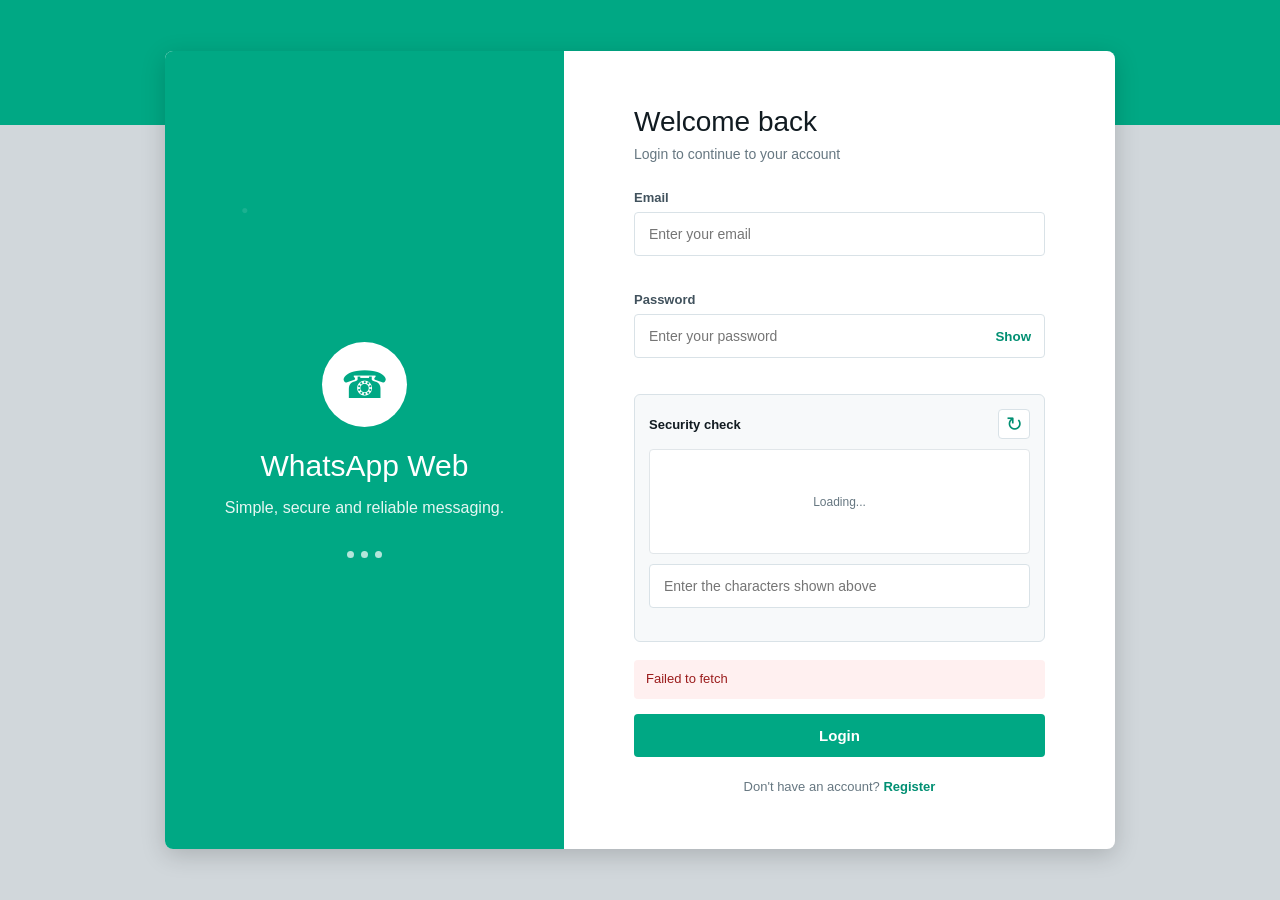
==== commit 6165edb0: "login.html Added and Modified" ====
--- a/src/main/resources/templates/login.html
+++ b/src/main/resources/templates/login.html
@@ -1,4 +1,3 @@
-```html
 <!DOCTYPE html>
 <html lang="en">
 <head>
